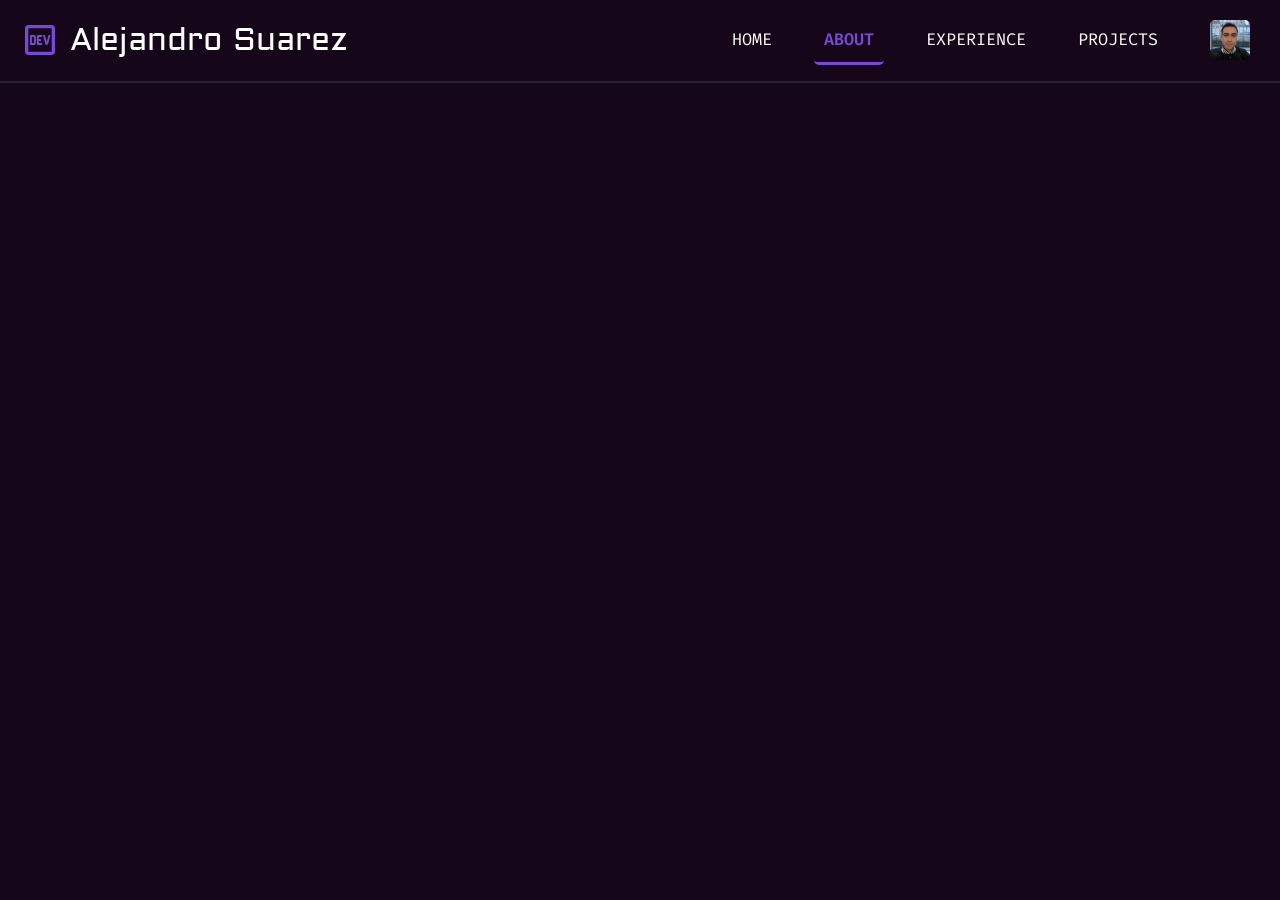
==== src/pages/about.html @ 7405f1ed "feat: navbar implemented & wip: index page (finished header section wip)" ====
<!DOCTYPE html>
<html lang="en">
<head>
  <meta charset="UTF-8">
  <meta name="viewport" content="width=device-width, initial-scale=1.0">
  <title>About Me</title>
  <link rel="stylesheet" href="../css/index.css">
    <link rel="stylesheet" href="../css/components/navbar.css">
</head>
<body>
  <nav class="navbar">
      <div class="icon">
        <img src="../images/icons/logo_dev.svg" alt="Icon" />
        <h3>Alejandro Suarez</h3>
      </div>
      <div class="buttons">
        <a href="../index.html">HOME</a>
        <a href="#" class="active">ABOUT</a>
        <a href="experience.html">EXPERIENCE</a>
        <a href="projects.html">PROJECTS</a>
        <a class="profile-icon" href="#"><img src="../images/portraits/me.jpg" alt="Icon" /></a>
      </div>
      <img class="menu-hamburger" src="../images/icons/menu.svg" alt="" />
    </nav>
</body>
</html>
---- src/css/index.css ----
@import url('https://fonts.googleapis.com/css2?family=Aldrich&family=Fira+Code:wght@300..700&family=Tektur:wght@400..900&family=Tourney:ital,wght@0,100..900;1,100..900&display=swap');

*, *::before, *::after {
  margin: 0;
  padding: 0;
  box-sizing: border-box;
}

:root {
  --background-color: #150719;
  --primary-color: #764ad5;
  --secondary-color: #271f2a;
  --tertiary-color: #442b55;
  --border-color: #332e38;
  --text-color: #e9e9e9;
  --text-color-secondary: #a3a3a3;
  --text-color-tertiary: #787878;
  --font-primary: "Aldrich", Helvetica, Arial, sans-serif;
  --font-impact: "Tourney", Helvetica, Arial, sans-serif;
  --font-secondary: "Fira Code", Helvetica, Arial, sans-serif;
  --font-tertiary: "Tektur", Helvetica, Arial, sans-serif;
  --text-size: 15px;
  --text-small: calc(var(--text-size) * 0.90);
  --text-weight: 200;
  --border-section: 2px solid var(--secondary-color);
}


body {
  font-family: Arial, sans-serif;
  background-color: var(--background-color);
  line-height: 1.6;
  color: var(--text-color);
}



main {
  margin-top: 20px;
  padding: 20px;
  /* background: #fff; */
  border-radius: 5px;
  box-shadow: 0 0 10px rgba(0, 0, 0, 0.1);
  height: 1300px;}
  main h1 {
    margin-bottom: 20px;
    font-size: 24px;
    color: #333;
  }
  main p {
    font-size: 16px;
    color: #555;
  }
  
  @media (max-width: 600px) {
    main {
      padding: 10px;
    }
    main h1 {
      font-size: 20px;
    }
    main p {
      font-size: 14px;
    }
  }
  
  /* > Header */
  header {
    padding:50px 25px 10px 25px;
    display: grid;
    grid-template-columns: 1fr 1fr;
  }

  .available-work {
    font-family: var(--font-tertiary);
    font-size: 0.9rem;
    color: var(--primary-color);
    font-weight: 500;
    background-color: var(--secondary-color);
    padding: 2px 10px;
    border-radius: 5px;
    display: inline-block;
    margin-top: 20px;
    margin-bottom: 5px;
  }

  .heartbeat {
    font-weight: 700;
    animation: heartbeat 1.5s infinite;
  }
  @keyframes heartbeat {
    0%, 100% {
      opacity: 100%;
    }
    50% {
      opacity: 0%;
    }
  }

  h1.i-am {
    font-family: var(--font-impact);
    font-size: 4rem;
    color: var(--text-color);
  }
  h1.i-am span {
    color: var(--primary-color);
  }
  header p {
    font-family: var(--font-secondary);
    font-size: 1.2rem;
    color: var(--text-color);
    margin-top: 20px;
  }

  .header-buttons {
    margin-top: 50px;
    display: flex;
    justify-content: flex-start;
    align-items: center;
  }

  .header-buttons button {
    font-family: var(--font-secondary);
    border: none;
    margin-right: 1rem;
    padding: 10px;
    cursor: pointer;
    font-size: 1.05rem;
    border-radius: 5px;
    transition: all 0.3s ease;
    margin-right: 30px;
  }

  .header-buttons .my-work-btn {
    background-color: var(--primary-color);
    color: var(--background-color);
    outline: transparent;
  }

  .header-buttons .my-work-btn:hover {
    background-color: transparent;
    color: var(--text-color);
    outline: 2px solid var(--primary-color);
    font-weight: 500;
  }

  .header-buttons .contact-btn {
    background-color: transparent;
    color: var(--text-color);
    outline: 2px solid var(--secondary-color);
  }

  .header-buttons .contact-btn:hover {
    color: var(--text-color);
    outline: 2px solid var(--primary-color);
    font-weight: 500;
  }

  figure {
    /* border: 3px solid turquoise; */
    display: flex;               
    justify-content: center;    
    align-items: center;
    padding: 0px 100px;

  }

  figure img {
    width: 450px;
    height: auto;
    object-fit: cover;  
    outline: 10px solid var(--secondary-color);
    border-radius: 25px;
    align-self: center;
  }

  @media (max-width: 1000px) {
    header {
      grid-template-columns: 1fr;
      text-align: center;
    }
    figure {
      display: none;
      padding: 0;
      margin-top: 20px;
    }
    figure img {
      width: 100%;
      max-width: 400px;
    }
    .header-buttons {
      justify-content: center;
    }
  }


/* > About me Section */
section.about-me {
  padding: 50px 25px;
  display: grid;
  grid-template-columns: 1fr 1fr;
  gap: 50px;
}

section .metrics {
  display: grid;
  gap: 30px;
  /* padding: 0 10px; */
  grid-template-columns: 1fr 1fr;
}
section .metrics div {
  background-color: var(--secondary-color);
  outline: 2px solid var(--border-color);
  aspect-ratio: 1 / 1;
  text-align: center;
  border-radius: 5px;
  display: flex;
  flex-direction: column;
  justify-content: center;
  align-items: center;
  transition: all 0.3s ease;
}
section .metrics div:nth-child(2), section .metrics div:nth-child(3) {
  background-color: #2f2931;
}

section .metrics div:hover {
  box-shadow: 0 0 15px var(--primary-color);
  transform: scale(110%);
}

section .metrics .number-metric, section .metrics .number-metric-white {
  font-family: var(--font-impact);
  font-size: 2.5rem;
  color: var(--primary-color);
}

section .metrics .number-metric-white {
  color: var(--text-color);
}

section .metrics .metric-text {
  font-family: var(--font-secondary);
  font-size: 0.8rem;
  color: var(--text-color-secondary);
  margin-top: 10px;
}

section .about-info {
  display: flex;
  flex-direction: column;
  justify-content: center;
}

section .about-info h2 {
  font-family: var(--font-impact);
  font-size: 1.2rem;
  color: var(--primary-color);
}

section .about-info h3 {
  font-family: var(--font-primary);
  font-size: 2rem;
  color: var(--text-color);
  line-height: 35px;
  margin-top: 25px;
}

section .about-info p {
  font-family: var(--font-secondary);
  font-size: 1.05rem;
  color: var(--text-color-tertiary);
  margin-top: 30px;
  line-height: 30px;
}

@media (max-width: 1150px) {
  section.about-me {
    display: flex;
    flex-direction: column;
  }
  section .metrics {
    padding: 0 175px;
  }

  section .about-info {
    margin-top: -10px;
    padding: 0 100px;
  }
}
@media (max-width: 900px) {
  section .metrics {
    padding: 0;
  }

  section .about-info {
    padding: 0;
  }
}
---- src/css/components/navbar.css ----
.navbar {
  display: flex;
  justify-content: space-between;
  position: sticky;
  top: 0;
  z-index: 1000;
  color: var(text-color);
  padding: 10px 20px;
  flex-wrap: wrap;
  border-bottom: var(--border-section);
  background-color: var(--background-color);
}

.navbar .icon img {
  height: 40px;
  width: 40px;
  /* filter: invert(100%); */
}

.navbar .icon {
  font-size: 20px;
  color: #fff;
  text-align: start;
  display: flex;
  align-items: center;
}

.navbar .icon h3 {
  margin-left: 10px;
  vertical-align: middle;
  color: #fff;
  font-family: var(--font-primary);
  font-weight: 500;
  font-size: 2rem;
}

.navbar .buttons {
  display: flex;
  justify-content: flex-end;
  align-items: center;
}

.navbar .buttons a {
  background: none;
  text-decoration: none;
  font-family: var(--font-secondary);
  border: none;
  color: #fff;
  margin-right: 2rem;
  padding: 10px;
  cursor: pointer;
  font-size: 1.05rem;
  border-bottom: 3px solid transparent;
  transition: all 0.3s ease;
}

.navbar .buttons a:hover {
  color: var(--secondary-color);
  border-bottom: 3px solid var(--secondary-color);
  border-radius: 5px;
  background-color: var(--primary-color);
  font-weight: 500;
}
.navbar .buttons a:hover:last-child {
  border-bottom: transparent;
  border-radius: 0 !important;
  background-color: transparent;
  font-weight: 500;
}

.navbar .buttons a.active {
  color: var(--primary-color);
  border-bottom: 3px solid var(--primary-color);
  border-radius: 5px;
  font-weight: 600;
}

.navbar .buttons a.active:hover {
  color: var(--primary-color);
  border-bottom: 3px solid var(--primary-color);
  border-radius: 5px;
  background-color: var(--background-color);
  font-weight: 600;
  cursor: default;
}

.navbar .buttons .profile-icon {
  margin-right: 0;
  margin-bottom: 0;
  padding-bottom: 0;
}
.navbar .buttons .profile-icon img {
  height: 40px;       
  width: 40px;        
  object-fit: cover;  
  border-radius: 5px;
  transition: all 0.3s ease;
}
.navbar .buttons .profile-icon img:hover {
  border-radius: 50px;
  outline: 3px solid var(--primary-color);
}
.navbar .buttons .profile-icon:hover {
  margin-right: 0;
  border-radius: 50%;
}

.menu-hamburger {
  display: none;
  align-self: center;
  cursor: pointer;
  height: 40px;
  width: 40px;
  transition: all 0.3s ease;
}
.menu-hamburger:hover {
  transform: scale(120%);
  filter: invert(40%);
}


@media (max-width: 950px) {
  .navbar {
    display: flex;
    justify-content: space-between;
    flex-direction: row;
  }
  .navbar .buttons {
    display: none;
  }
  .menu-hamburger {
    display: flex;
  }
}


@media (max-width: 600px) {
  .navbar .icon h3 {
    margin-left: 10px;  
    color: #fff;
    font-family: var(--font-primary);
    font-weight: 500;
    font-size: 1.5rem;
  }
  .navbar .icon img {
    height: 30px;
    width: 30px;
  }
}
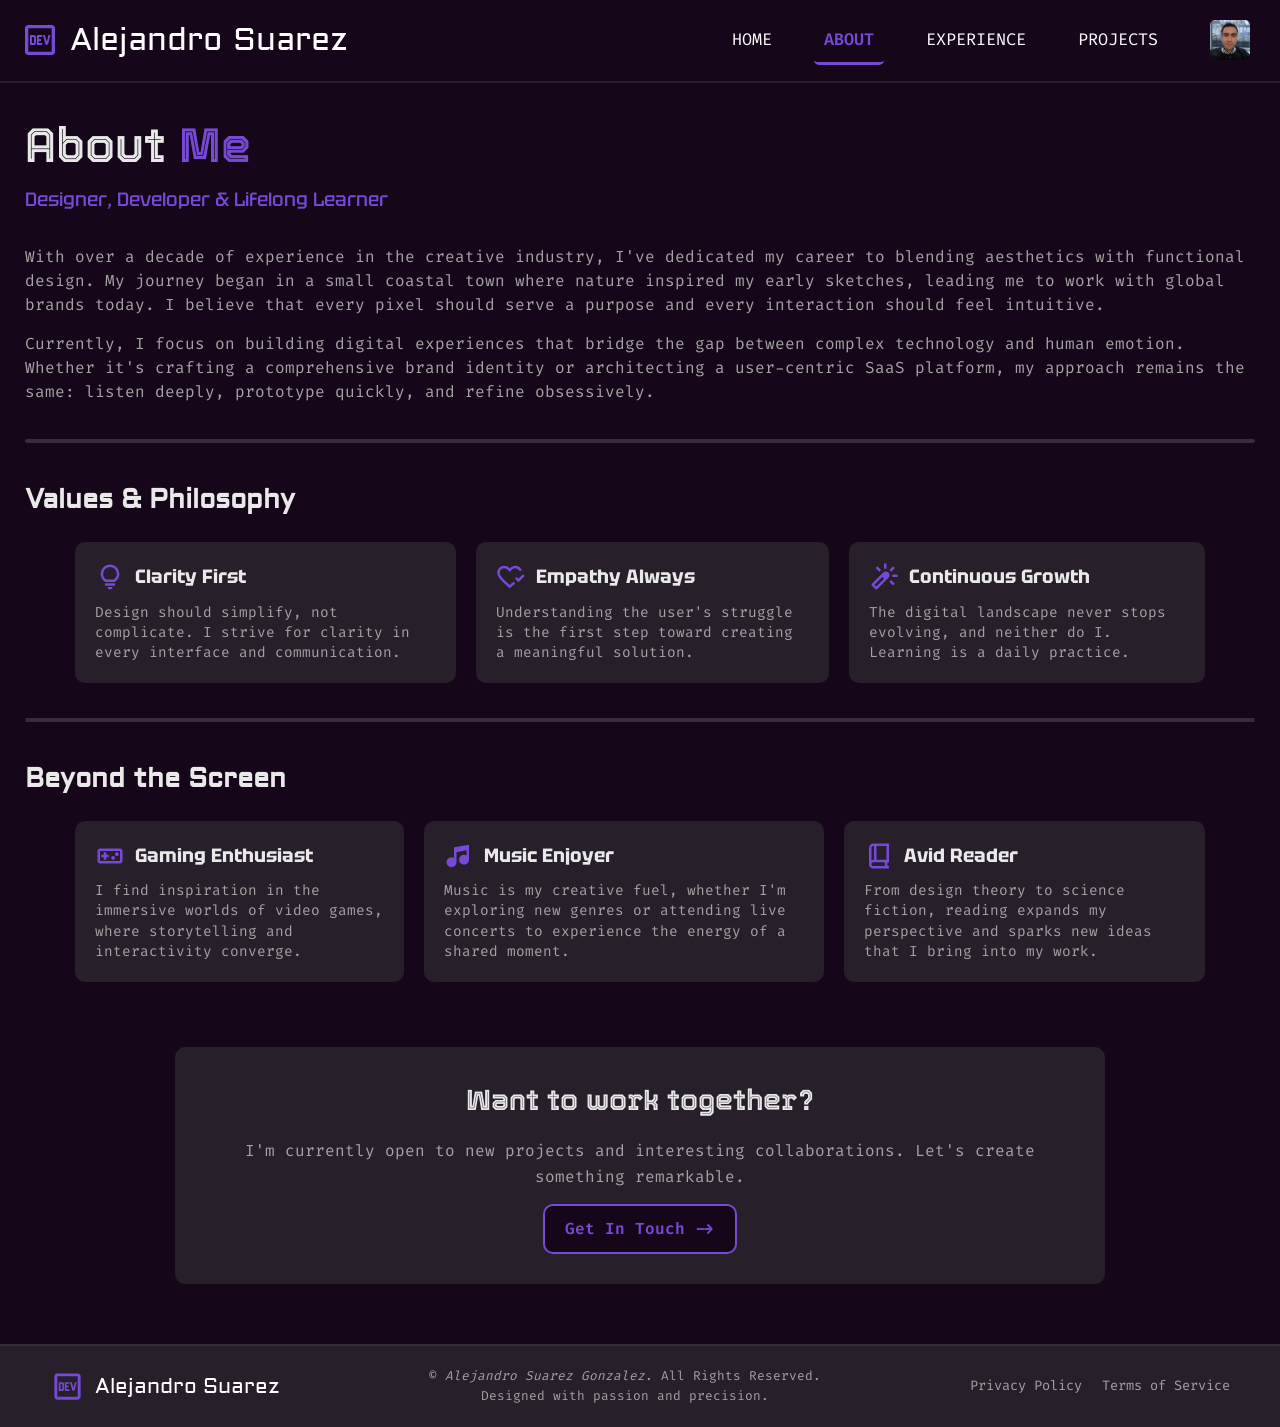
==== commit cfe3843d: "feat: about page finished" ====
--- a/src/pages/about.html
+++ b/src/pages/about.html
@@ -1,14 +1,17 @@
-<!DOCTYPE html>
+<!doctype html>
 <html lang="en">
-<head>
-  <meta charset="UTF-8">
-  <meta name="viewport" content="width=device-width, initial-scale=1.0">
-  <title>About Me</title>
-  <link rel="stylesheet" href="../css/index.css">
-    <link rel="stylesheet" href="../css/components/navbar.css">
-</head>
-<body>
-  <nav class="navbar">
+  <head>
+    <meta charset="UTF-8" />
+    <meta name="viewport" content="width=device-width, initial-scale=1.0" />
+    <title>About Me</title>
+    <link rel="stylesheet" href="../css/index.css" />
+    <link rel="stylesheet" href="../css/components/navbar.css" />
+    <link rel="stylesheet" href="../css/components/footer.css" />
+    <link rel="stylesheet" href="../css/pages/about.css" />
+    <link rel="icon" href="../images/icons/about-icon.svg" type="image/svg" />
+  </head>
+  <body>
+    <nav class="navbar">
       <div class="icon">
         <img src="../images/icons/logo_dev.svg" alt="Icon" />
         <h3>Alejandro Suarez</h3>
@@ -18,9 +21,136 @@
         <a href="#" class="active">ABOUT</a>
         <a href="experience.html">EXPERIENCE</a>
         <a href="projects.html">PROJECTS</a>
-        <a class="profile-icon" href="#"><img src="../images/portraits/me.jpg" alt="Icon" /></a>
+        <a
+          class="profile-icon"
+          href="https://www.linkedin.com/in/alejandrosuarezgonzalez/"
+          target="_blank"
+          ><img src="../images/portraits/me.jpg" alt="Icon"
+        /></a>
       </div>
       <img class="menu-hamburger" src="../images/icons/menu.svg" alt="" />
     </nav>
-</body>
-</html>+    <header>
+      <h1>About <span>Me</span></h1>
+      <p>Designer, Developer & Lifelong Learner</p>
+    </header>
+    <main>
+      <p class="about-p">
+        With over a decade of experience in the creative industry, I've
+        dedicated my career to blending aesthetics with functional design. My
+        journey began in a small coastal town where nature inspired my early
+        sketches, leading me to work with global brands today. I believe that
+        every pixel should serve a purpose and every interaction should feel
+        intuitive.
+      </p>
+      <p class="about-p">
+        Currently, I focus on building digital experiences that bridge the gap
+        between complex technology and human emotion. Whether it's crafting a
+        comprehensive brand identity or architecting a user-centric SaaS
+        platform, my approach remains the same: listen deeply, prototype
+        quickly, and refine obsessively.
+      </p>
+      <hr />
+      <section class="values">
+        <h2>Values & Philosophy</h2>
+        <div class="values-container">
+          <div class="value-item">
+            <h3>
+              <img src="../images/icons/bulb-icon.svg" alt="Lightbulb Icon" />
+              Clarity First
+            </h3>
+            <p>
+              Design should simplify, not complicate. I strive for clarity in
+              every interface and communication.
+            </p>
+          </div>
+          <div class="value-item">
+            <h3>
+              <img src="../images/icons/heart-icon.svg" alt="Heart Icon" />
+              Empathy Always
+            </h3>
+            <p>
+              Understanding the user's struggle is the first step toward
+              creating a meaningful solution.
+            </p>
+          </div>
+          <div class="value-item">
+            <h3>
+              <img src="../images/icons/wand-icon.svg" alt="Magic Wand Icon" />
+              Continuous Growth
+            </h3>
+            <p>
+              The digital landscape never stops evolving, and neither do I.
+              Learning is a daily practice.
+            </p>
+          </div>
+        </div>
+      </section>
+      <hr />
+      <section class="hobbies">
+        <h2>Beyond the Screen</h2>
+        <!--? For next iterations <div class="images"></div> -->
+        <div class="hobbies-container">
+          <div class="hobbie">
+            <h3>
+              <img
+                src="../images/icons/videogame-icon.svg"
+                alt="Videogame icon"
+              />Gaming Enthusiast
+            </h3>
+            <p>
+              I find inspiration in the immersive worlds of video games, where
+              storytelling and interactivity converge.
+            </p>
+          </div>
+          <div class="hobbie">
+            <h3>
+              <img src="../images/icons/music-icon.svg" alt="Music icon" />Music
+              Enjoyer
+            </h3>
+            <p>
+              Music is my creative fuel, whether I'm exploring new genres or
+              attending live concerts to experience the energy of a shared
+              moment.
+            </p>
+          </div>
+          <div class="hobbie">
+            <h3>
+              <img src="../images/icons/book-icon.svg" alt="Book icon" />Avid
+              Reader
+            </h3>
+            <p>
+              From design theory to science fiction, reading expands my
+                perspective and sparks new ideas that I bring into my work.
+            </p>
+          </div>
+          
+        </div>
+      </section>
+      <section class="get-in-touch">
+        <h2>Want to work together?</h2>
+        <p>
+          I'm currently open to new projects and interesting collaborations.
+          Let's create something remarkable.
+        </p>
+        <a href="https://www.linkedin.com/in/alejandrosuarezgonzalez/"
+          >Get In Touch -></a
+        >
+      </section>
+    </main>
+    <footer>
+      <div class="icon">
+        <img src="../images/icons/logo_dev.svg" alt="Icon" />
+        <h3>Alejandro Suarez</h3>
+      </div>
+      <p class="copyright">
+        &copy; <em>Alejandro Suarez Gonzalez</em>. All Rights Reserved. <br />
+        Designed with passion and precision.
+      </p>
+      <div class="footer-links">
+        <a href="#">Privacy Policy</a>
+        <a href="#">Terms of Service</a>
+      </div>
+    </footer>
+  </body>
+</html>
--- a/src/css/index.css
+++ b/src/css/index.css
@@ -1,4 +1,5 @@
 @import url('https://fonts.googleapis.com/css2?family=Aldrich&family=Fira+Code:wght@300..700&family=Tektur:wght@400..900&family=Tourney:ital,wght@0,100..900;1,100..900&display=swap');
+@import 'utilities.css';
 
 *, *::before, *::after {
   margin: 0;
@@ -23,6 +24,7 @@
   --text-small: calc(var(--text-size) * 0.90);
   --text-weight: 200;
   --border-section: 2px solid var(--secondary-color);
+  --border-debug: 1px solid turquoise;
 }
 
 
@@ -31,6 +33,8 @@
   background-color: var(--background-color);
   line-height: 1.6;
   color: var(--text-color);
+  display: flex;
+  flex-direction: column;
 }
 
 
@@ -38,10 +42,8 @@
 main {
   margin-top: 20px;
   padding: 20px;
-  /* background: #fff; */
-  border-radius: 5px;
   box-shadow: 0 0 10px rgba(0, 0, 0, 0.1);
-  height: 1300px;}
+  }
   main h1 {
     margin-bottom: 20px;
     font-size: 24px;
@@ -63,237 +65,12 @@
       font-size: 14px;
     }
   }
+
+  hr {
+    border: none;
+    border-top: 4px solid var(--border-color);
+    border-radius: 5px;
+    /* margin: 40px 0; */
+  }
   
-  /* > Header */
-  header {
-    padding:50px 25px 10px 25px;
-    display: grid;
-    grid-template-columns: 1fr 1fr;
-  }
-
-  .available-work {
-    font-family: var(--font-tertiary);
-    font-size: 0.9rem;
-    color: var(--primary-color);
-    font-weight: 500;
-    background-color: var(--secondary-color);
-    padding: 2px 10px;
-    border-radius: 5px;
-    display: inline-block;
-    margin-top: 20px;
-    margin-bottom: 5px;
-  }
-
-  .heartbeat {
-    font-weight: 700;
-    animation: heartbeat 1.5s infinite;
-  }
-  @keyframes heartbeat {
-    0%, 100% {
-      opacity: 100%;
-    }
-    50% {
-      opacity: 0%;
-    }
-  }
-
-  h1.i-am {
-    font-family: var(--font-impact);
-    font-size: 4rem;
-    color: var(--text-color);
-  }
-  h1.i-am span {
-    color: var(--primary-color);
-  }
-  header p {
-    font-family: var(--font-secondary);
-    font-size: 1.2rem;
-    color: var(--text-color);
-    margin-top: 20px;
-  }
-
-  .header-buttons {
-    margin-top: 50px;
-    display: flex;
-    justify-content: flex-start;
-    align-items: center;
-  }
-
-  .header-buttons button {
-    font-family: var(--font-secondary);
-    border: none;
-    margin-right: 1rem;
-    padding: 10px;
-    cursor: pointer;
-    font-size: 1.05rem;
-    border-radius: 5px;
-    transition: all 0.3s ease;
-    margin-right: 30px;
-  }
-
-  .header-buttons .my-work-btn {
-    background-color: var(--primary-color);
-    color: var(--background-color);
-    outline: transparent;
-  }
-
-  .header-buttons .my-work-btn:hover {
-    background-color: transparent;
-    color: var(--text-color);
-    outline: 2px solid var(--primary-color);
-    font-weight: 500;
-  }
-
-  .header-buttons .contact-btn {
-    background-color: transparent;
-    color: var(--text-color);
-    outline: 2px solid var(--secondary-color);
-  }
-
-  .header-buttons .contact-btn:hover {
-    color: var(--text-color);
-    outline: 2px solid var(--primary-color);
-    font-weight: 500;
-  }
-
-  figure {
-    /* border: 3px solid turquoise; */
-    display: flex;               
-    justify-content: center;    
-    align-items: center;
-    padding: 0px 100px;
-
-  }
-
-  figure img {
-    width: 450px;
-    height: auto;
-    object-fit: cover;  
-    outline: 10px solid var(--secondary-color);
-    border-radius: 25px;
-    align-self: center;
-  }
-
-  @media (max-width: 1000px) {
-    header {
-      grid-template-columns: 1fr;
-      text-align: center;
-    }
-    figure {
-      display: none;
-      padding: 0;
-      margin-top: 20px;
-    }
-    figure img {
-      width: 100%;
-      max-width: 400px;
-    }
-    .header-buttons {
-      justify-content: center;
-    }
-  }
-
-
-/* > About me Section */
-section.about-me {
-  padding: 50px 25px;
-  display: grid;
-  grid-template-columns: 1fr 1fr;
-  gap: 50px;
-}
-
-section .metrics {
-  display: grid;
-  gap: 30px;
-  /* padding: 0 10px; */
-  grid-template-columns: 1fr 1fr;
-}
-section .metrics div {
-  background-color: var(--secondary-color);
-  outline: 2px solid var(--border-color);
-  aspect-ratio: 1 / 1;
-  text-align: center;
-  border-radius: 5px;
-  display: flex;
-  flex-direction: column;
-  justify-content: center;
-  align-items: center;
-  transition: all 0.3s ease;
-}
-section .metrics div:nth-child(2), section .metrics div:nth-child(3) {
-  background-color: #2f2931;
-}
-
-section .metrics div:hover {
-  box-shadow: 0 0 15px var(--primary-color);
-  transform: scale(110%);
-}
-
-section .metrics .number-metric, section .metrics .number-metric-white {
-  font-family: var(--font-impact);
-  font-size: 2.5rem;
-  color: var(--primary-color);
-}
-
-section .metrics .number-metric-white {
-  color: var(--text-color);
-}
-
-section .metrics .metric-text {
-  font-family: var(--font-secondary);
-  font-size: 0.8rem;
-  color: var(--text-color-secondary);
-  margin-top: 10px;
-}
-
-section .about-info {
-  display: flex;
-  flex-direction: column;
-  justify-content: center;
-}
-
-section .about-info h2 {
-  font-family: var(--font-impact);
-  font-size: 1.2rem;
-  color: var(--primary-color);
-}
-
-section .about-info h3 {
-  font-family: var(--font-primary);
-  font-size: 2rem;
-  color: var(--text-color);
-  line-height: 35px;
-  margin-top: 25px;
-}
-
-section .about-info p {
-  font-family: var(--font-secondary);
-  font-size: 1.05rem;
-  color: var(--text-color-tertiary);
-  margin-top: 30px;
-  line-height: 30px;
-}
-
-@media (max-width: 1150px) {
-  section.about-me {
-    display: flex;
-    flex-direction: column;
-  }
-  section .metrics {
-    padding: 0 175px;
-  }
-
-  section .about-info {
-    margin-top: -10px;
-    padding: 0 100px;
-  }
-}
-@media (max-width: 900px) {
-  section .metrics {
-    padding: 0;
-  }
-
-  section .about-info {
-    padding: 0;
-  }
-}+  
--- a/src/css/components/footer.css
+++ b/src/css/components/footer.css
@@ -0,0 +1,100 @@
+/* > Footer */
+
+footer {
+  background-color: var(--secondary-color);
+  width: 100%;
+  padding: 20px 50px;
+  display: flex;
+  flex-direction: row;
+  justify-content: space-between;
+  align-items: center;
+  border-top: 2px solid var(--border-color);
+}
+
+footer .icon img {
+  height: 35px;
+  width: 35px;
+}
+
+footer .icon {
+  font-size: 20px;
+  color: #fff;
+  text-align: start;
+  display: flex;
+  align-items: center;
+}
+
+footer .icon h3 {
+  margin-left: 10px;
+  vertical-align: middle;
+  color: #fff;
+  font-family: var(--font-primary);
+  font-weight: 500;
+  font-size: 1.3rem;
+}
+
+footer .copyright {
+  font-family: var(--font-secondary);
+  font-size: 0.8rem;
+  text-align: center;
+  color: var(--text-color-secondary);
+}
+
+footer .footer-links {
+  display: flex;
+  gap: 20px;
+}
+
+.footer-links a {
+  font-family: var(--font-secondary);
+  font-size: 0.85rem;
+  text-decoration: none;
+  color: var(--text-color-secondary);
+  cursor: pointer;
+  transition: all 0.3s ease;
+}
+
+.footer-links a:hover {
+  color: var(--primary-color);
+  font-weight: 500;
+}
+
+@media (max-width: 1020px) {
+  footer {
+    /* flex-direction: column; */
+    text-align: center;
+    padding: 20px;
+  }
+
+  footer .copyright {
+    text-align: end;
+  }
+
+  footer .footer-links {
+    display: none;
+    justify-content: center;
+    margin-top: 10px;
+  }
+}
+
+@media (max-width: 700px) {
+  footer {
+    flex-direction: column;
+    text-align: center;
+    padding: 20px;
+  }
+
+  footer .copyright {
+    text-align: center;
+  }
+
+  footer .footer-links {
+    display: none;
+    justify-content: center;
+    margin-top: 10px;
+  }
+
+  footer br {
+    display: none;
+  }
+}
--- a/src/css/pages/about.css
+++ b/src/css/pages/about.css
@@ -0,0 +1,192 @@
+header {
+  padding: 25px 25px 10px 25px;
+}
+h1 {
+    font-family: var(--font-impact);
+    font-size: 3rem;
+    color: var(--text-color);
+  }
+h1 span {
+  color: var(--primary-color);
+}
+header p {
+  font-family: var(--font-tertiary);
+  font-size: 1.2rem;
+  font-weight: 500;
+  color: var(--primary-color);
+}
+
+main {
+  display: flex;
+  flex-direction: column;
+  padding: 0 25px;
+  gap: 15px;
+  margin-bottom: 60px;
+}
+
+main .about-p {
+  font-family: var(--font-secondary);
+  font-size: 1rem;
+  color: var(--text-color-secondary);
+  line-height: 1.5;
+}
+
+hr {
+  margin: 20px 0;
+}
+
+/* > Values and hobbies sections */
+section.values,
+section.hobbies {
+  display: flex;
+  flex-direction: column;
+}
+
+section.values, section.hobbies {
+  gap: 20px;
+}
+
+.hobbies {
+  gap: 5px;
+}
+
+section.values h2,
+.hobbies h2 {
+  font-family: var(--font-primary);
+  font-size: 1.7rem;
+  color: var(--text-color);
+}
+
+.values .values-container,
+.hobbies .hobbies-container {
+  display: flex;
+  flex-direction: row;
+  justify-content: space-between;
+  align-items: center;
+  gap: 20px;
+  padding: 0 50px;
+}
+
+.values-container .value-item,
+.hobbies-container .hobbie {
+  background-color: var(--secondary-color);
+  padding: 20px;
+  border-radius: 10px;
+  display: flex;
+  flex-direction: column;
+  justify-content: start;
+  gap: 10px;
+  transition: all 0.3s ease;
+}
+
+.values-container .value-item:hover,
+.hobbies-container .hobbie:hover {
+  outline: 2px solid var(--primary-color);
+  background-color: var(--background-color);
+  box-shadow: 0 4px 10px var(--primary-color);
+  transform: translateY(-5px)
+}
+
+.value-item h3,
+.hobbie h3 {
+  font-family: var(--font-tertiary);
+  font-size: 1.2rem;
+  color: var(--text-color);
+  display: flex;
+  align-items: center;
+  gap: 10px;
+}
+
+.value-item img,
+.hobbie img {
+  width: 30px;
+  height: 30px;
+  object-fit: contain;
+}
+
+.value-item p,
+.hobbie p {
+  font-family: var(--font-secondary);
+  font-size: 0.9rem;
+  color: var(--text-color-secondary);
+  line-height: 1.4;
+}
+
+/* > Get in touch section */
+section.get-in-touch {
+  display: flex;
+  text-align: center;
+  flex-direction: column;
+  align-items: center;
+  margin: 50px 150px 0 150px;
+  border-radius: 10px;
+  background-color: var(--secondary-color);
+  padding: 30px;
+  gap: 15px;
+  /* transition: all 0.3s ease; */
+}
+
+/* section.get-in-touch:hover {
+  background-color: var(--primary-color);
+  color: var(--background-color);
+  box-shadow: 0 4px 15px var(--primary-color);
+} */
+
+section.get-in-touch h2 {
+  font-family: var(--font-impact);
+  font-size: 1.8rem;
+  color: var(--text-color);
+}
+
+section.get-in-touch p {
+  font-family: var(--font-secondary);
+  font-size: 1rem;
+  color: var(--text-color-secondary);
+}
+
+section.get-in-touch a {
+  font-family: var(--font-tertiary);
+  font-weight: 600;
+  font-size: 1rem;
+  background-color:  var(--background-color);
+  border: 2px solid var(--primary-color);
+  padding: 10px 20px;
+  border-radius: 10px;
+  font-family: var(--font-secondary);
+  color: var(--primary-color);
+  text-decoration: none;
+  animation: pulse 2s infinite;
+  transition: all 0.3s ease;
+}
+
+@keyframes pulse {
+  0% {
+    box-shadow: 0 0 0 0 rgba(118, 74, 213, 0.7);
+  }
+  70% {
+    box-shadow: 0 0 0 10px rgba(118, 74, 213, 0);
+  }
+  100% {
+    box-shadow: 0 0 0 0 rgba(118, 74, 213, 0);
+  }
+}
+
+section.get-in-touch a:hover {
+  color: var(--text-color);
+  transform: scale(110%);
+}
+
+@media (max-width: 1000px) {
+  section.values .values-container, section.hobbies .hobbies-container {
+    flex-direction: column;
+    padding: 0 20px;
+  }
+
+  h1, h2, header h3, header p, .about-p {
+    text-align: center;
+  }
+  
+  section.get-in-touch {
+    margin: 30px 20px 0 20px;
+  }
+}
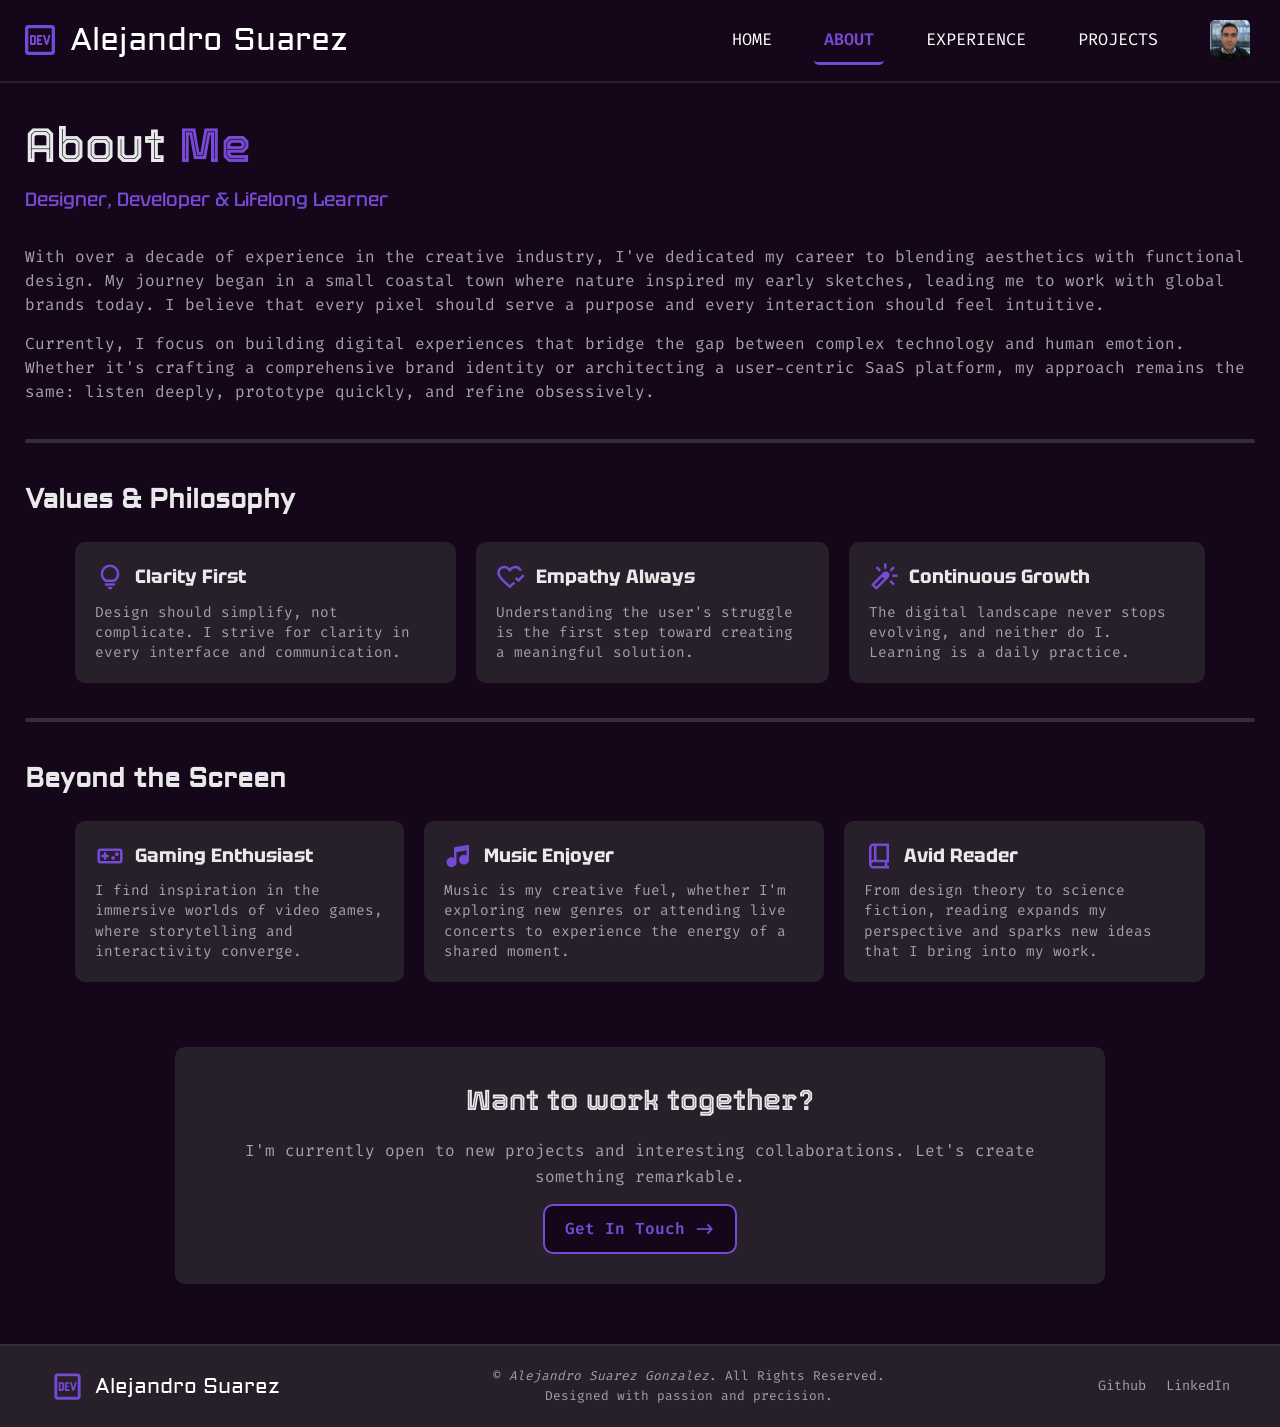
==== commit 382eb886: "feat: projects page finished" ====
--- a/src/pages/about.html
+++ b/src/pages/about.html
@@ -8,7 +8,7 @@
     <link rel="stylesheet" href="../css/components/navbar.css" />
     <link rel="stylesheet" href="../css/components/footer.css" />
     <link rel="stylesheet" href="../css/pages/about.css" />
-    <link rel="icon" href="../images/icons/about-icon.svg" type="image/svg" />
+    <link rel="icon" href="../images/icons/user-icon.svg" type="image/svg" />
   </head>
   <body>
     <nav class="navbar">
@@ -148,8 +148,10 @@
         Designed with passion and precision.
       </p>
       <div class="footer-links">
-        <a href="#">Privacy Policy</a>
-        <a href="#">Terms of Service</a>
+        <a href="https://github.com/ASuarez18">Github</a>
+        <a href="https://www.linkedin.com/in/alejandrosuarezgonzalez/"
+          >LinkedIn</a
+        >
       </div>
     </footer>
   </body>
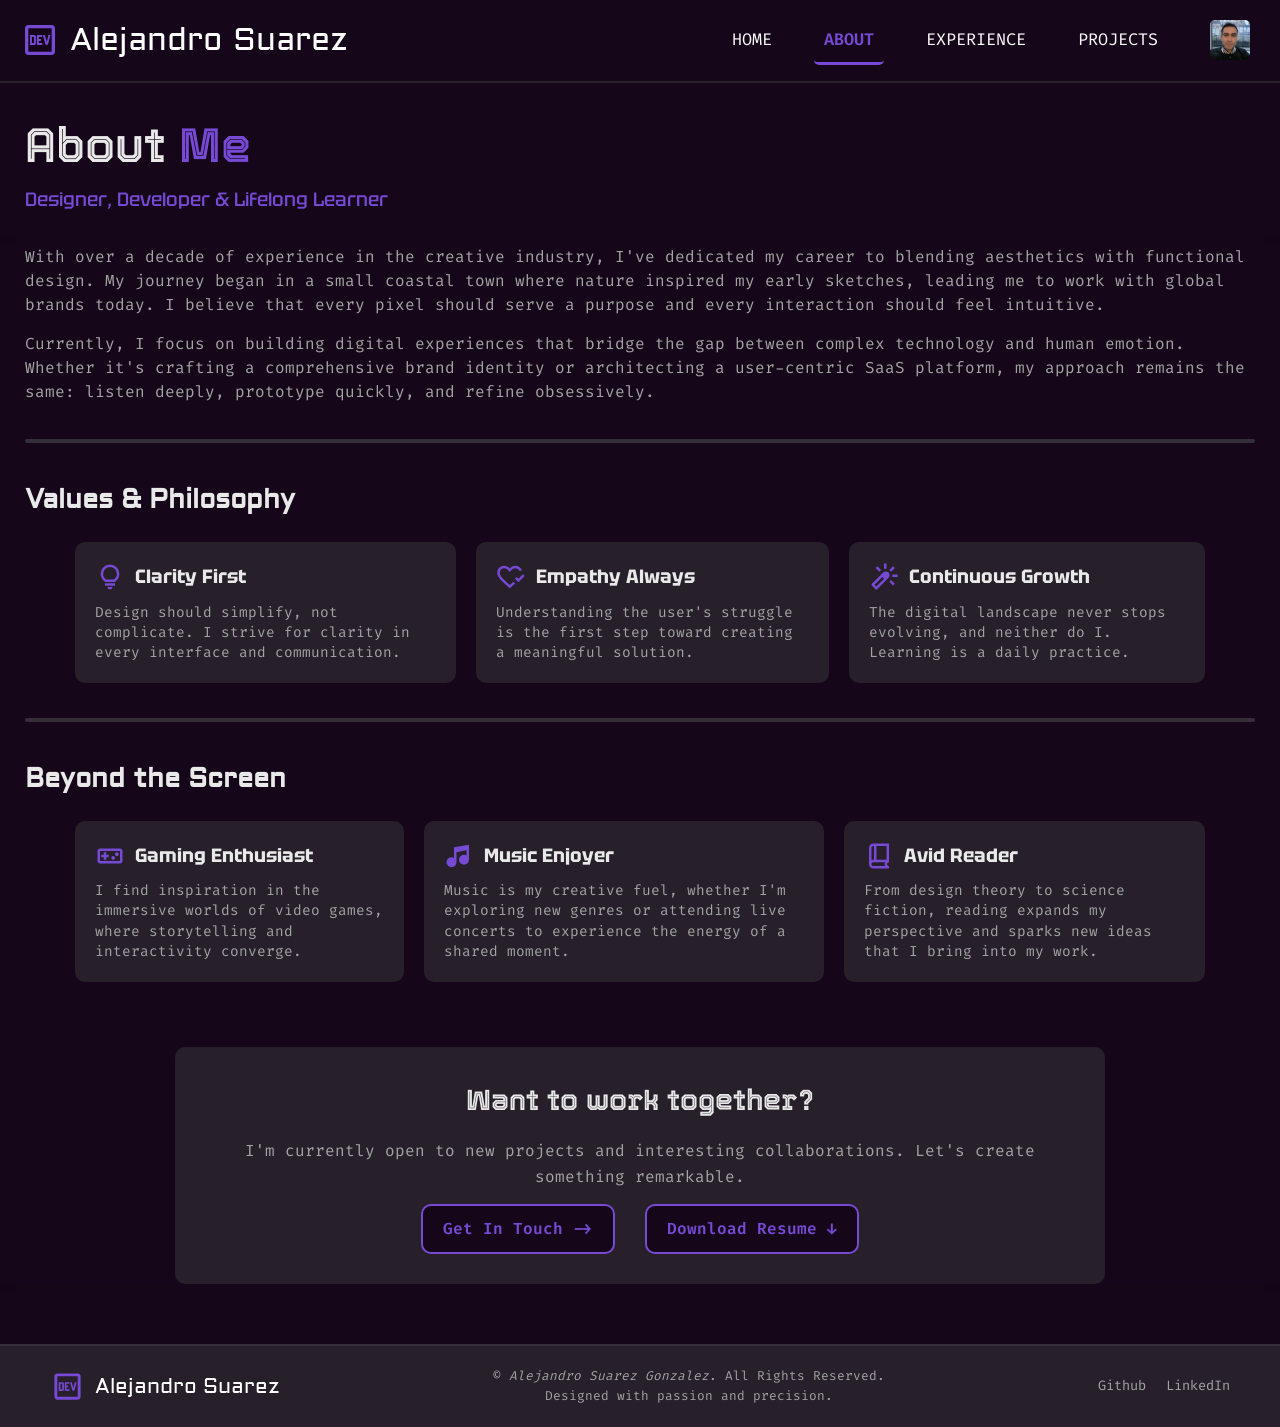
==== commit 0844711e: "ui: download button added to get in touch section (about)" ====
--- a/src/pages/about.html
+++ b/src/pages/about.html
@@ -121,10 +121,9 @@
             </h3>
             <p>
               From design theory to science fiction, reading expands my
-                perspective and sparks new ideas that I bring into my work.
+              perspective and sparks new ideas that I bring into my work.
             </p>
           </div>
-          
         </div>
       </section>
       <section class="get-in-touch">
@@ -133,9 +132,12 @@
           I'm currently open to new projects and interesting collaborations.
           Let's create something remarkable.
         </p>
-        <a href="https://www.linkedin.com/in/alejandrosuarezgonzalez/"
-          >Get In Touch -></a
-        >
+        <div class="get-in-touch-buttons">
+          <a cla href="https://www.linkedin.com/in/alejandrosuarezgonzalez/"
+            >Get In Touch -></a
+          >
+          <a href="../assets/Work BC.pdf" target="_blank">Download Resume ↓</a>
+        </div>
       </section>
     </main>
     <footer>
--- a/src/css/pages/about.css
+++ b/src/css/pages/about.css
@@ -126,11 +126,6 @@
   /* transition: all 0.3s ease; */
 }
 
-/* section.get-in-touch:hover {
-  background-color: var(--primary-color);
-  color: var(--background-color);
-  box-shadow: 0 4px 15px var(--primary-color);
-} */
 
 section.get-in-touch h2 {
   font-family: var(--font-impact);
@@ -142,6 +137,12 @@
   font-family: var(--font-secondary);
   font-size: 1rem;
   color: var(--text-color-secondary);
+}
+
+section .get-in-touch-buttons {
+  display: flex;
+  gap: 30px;
+  justify-content: center;
 }
 
 section.get-in-touch a {
@@ -189,4 +190,11 @@
   section.get-in-touch {
     margin: 30px 20px 0 20px;
   }
+}
+
+@media (max-width: 600px) {
+  section .get-in-touch-buttons {
+    flex-direction: column;
+    gap: 20px;
+  }
 }
